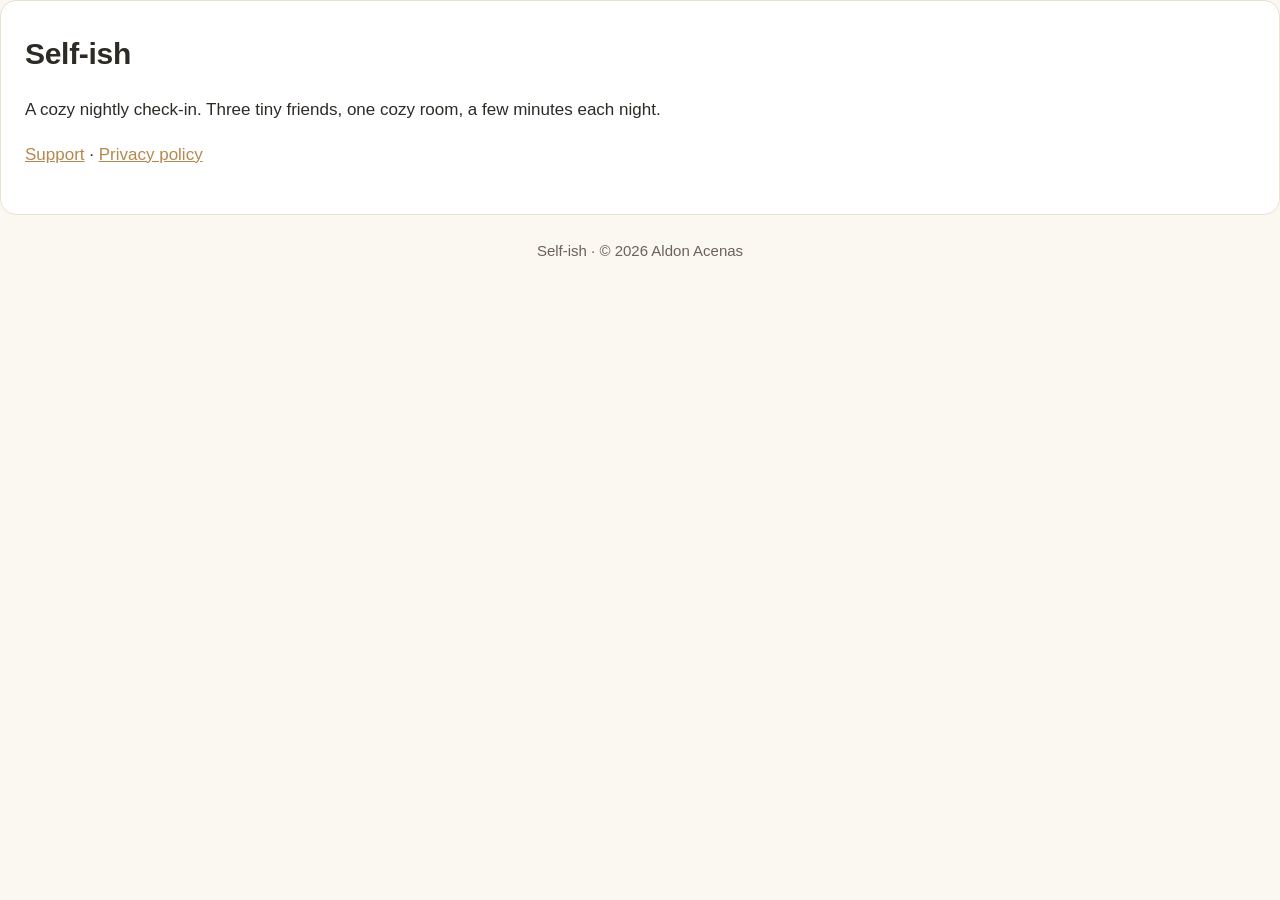
==== index.html @ 9ab93817 "Add files via upload" ====
<!doctype html>
<html lang="en">
<head>
<meta charset="utf-8">
<meta name="viewport" content="width=device-width, initial-scale=1">
<title>Self-ish</title>
<style>
  :root { --ink:#2e2a26; --soft:#6b625a; --bg:#fbf7f1; --card:#ffffff; --line:#e9e0d4; --accent:#b5884e; }
  * { box-sizing: border-box; }
  body { margin:0; background:var(--bg); color:var(--ink);
    font:17px/1.65 -apple-system,BlinkMacSystemFont,"Segoe UI",Roboto,Helvetica,Arial,sans-serif; }
  .wrap { max-width:680px; margin:0 auto; padding:48px 20px 72px; }
  header { margin-bottom:28px; }
  h1 { font-size:30px; margin:0 0 6px; letter-spacing:-0.01em; }
  .sub { color:var(--soft); margin:0; }
  main { background:var(--card); border:1px solid var(--line); border-radius:16px; padding:28px 24px; }
  h2 { font-size:19px; margin:28px 0 6px; }
  h2:first-child { margin-top:0; }
  .q { font-weight:600; margin:18px 0 2px; }
  a { color:var(--accent); }
  .muted { color:var(--soft); font-size:15px; }
  footer { margin-top:24px; text-align:center; }
  .contact { background:#f4ede2; border:1px solid var(--line); border-radius:12px; padding:16px 18px; margin:0 0 6px; }
</style>
</head>
<body>
  <main>
    <h1>Self-ish</h1>
    <p>A cozy nightly check-in. Three tiny friends, one cozy room, a few minutes each night.</p>
    <p><a href="support.html">Support</a> · <a href="privacy.html">Privacy policy</a></p>
  </main>
  <footer class="muted">Self-ish · © 2026 Aldon Acenas</footer>
</body>
</html>
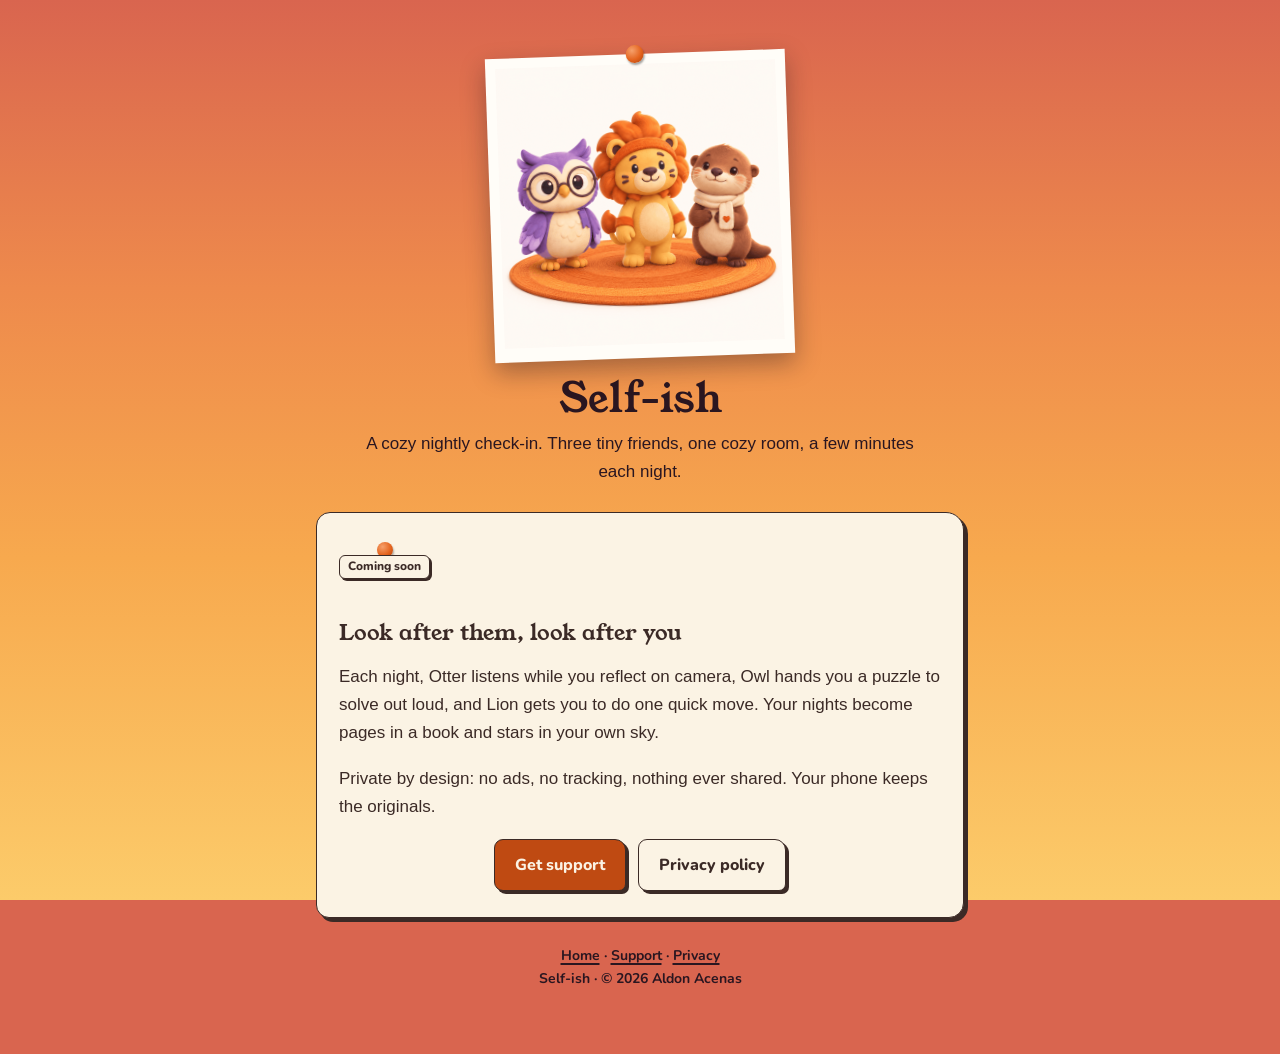
==== commit b2caa330: "Add files via upload" ====
--- a/index.html
+++ b/index.html
@@ -3,32 +3,38 @@
 <head>
 <meta charset="utf-8">
 <meta name="viewport" content="width=device-width, initial-scale=1">
-<title>Self-ish</title>
-<style>
-  :root { --ink:#2e2a26; --soft:#6b625a; --bg:#fbf7f1; --card:#ffffff; --line:#e9e0d4; --accent:#b5884e; }
-  * { box-sizing: border-box; }
-  body { margin:0; background:var(--bg); color:var(--ink);
-    font:17px/1.65 -apple-system,BlinkMacSystemFont,"Segoe UI",Roboto,Helvetica,Arial,sans-serif; }
-  .wrap { max-width:680px; margin:0 auto; padding:48px 20px 72px; }
-  header { margin-bottom:28px; }
-  h1 { font-size:30px; margin:0 0 6px; letter-spacing:-0.01em; }
-  .sub { color:var(--soft); margin:0; }
-  main { background:var(--card); border:1px solid var(--line); border-radius:16px; padding:28px 24px; }
-  h2 { font-size:19px; margin:28px 0 6px; }
-  h2:first-child { margin-top:0; }
-  .q { font-weight:600; margin:18px 0 2px; }
-  a { color:var(--accent); }
-  .muted { color:var(--soft); font-size:15px; }
-  footer { margin-top:24px; text-align:center; }
-  .contact { background:#f4ede2; border:1px solid var(--line); border-radius:12px; padding:16px 18px; margin:0 0 6px; }
-</style>
+<title>Self-ish · A cozy nightly check-in</title>
+<meta name="description" content="Three tiny friends, one cozy room, a few minutes each night. A private nightly ritual for iPhone.">
+<meta name="theme-color" content="#d9654f">
+<link rel="icon" href="img/otter.png">
+<link rel="preconnect" href="https://fonts.googleapis.com">
+<link rel="preconnect" href="https://fonts.gstatic.com" crossorigin>
+<link href="https://fonts.googleapis.com/css2?family=Young+Serif&family=Nunito:wght@700;800&display=swap" rel="stylesheet">
+<link rel="stylesheet" href="style.css">
 </head>
 <body>
+<div class="wrap">
+  <header>
+    <span class="photo"><img src="img/friends.png" alt="Owl, Lion and Otter sitting together on an orange rug"></span>
+    <h1>Self-ish</h1>
+    <p class="sub">A cozy nightly check-in. Three tiny friends, one cozy room, a few minutes each night.</p>
+  </header>
+
   <main>
-    <h1>Self-ish</h1>
-    <p>A cozy nightly check-in. Three tiny friends, one cozy room, a few minutes each night.</p>
-    <p><a href="support.html">Support</a> · <a href="privacy.html">Privacy policy</a></p>
+    <div class="pin"><span>Coming soon</span></div>
+    <h2>Look after them, look after you</h2>
+    <p>Each night, Otter listens while you reflect on camera, Owl hands you a puzzle to solve out loud, and Lion gets you to do one quick move. Your nights become pages in a book and stars in your own sky.</p>
+    <p>Private by design: no ads, no tracking, nothing ever shared. Your phone keeps the originals.</p>
+    <div class="nav">
+      <a class="button primary" href="support.html">Get support</a>
+      <a class="button" href="privacy.html">Privacy policy</a>
+    </div>
   </main>
-  <footer class="muted">Self-ish · © 2026 Aldon Acenas</footer>
+
+  <footer>
+    <a href="index.html">Home</a> · <a href="support.html">Support</a> · <a href="privacy.html">Privacy</a><br>
+    Self-ish · © 2026 Aldon Acenas
+  </footer>
+</div>
 </body>
 </html>
--- a/style.css
+++ b/style.css
@@ -0,0 +1,243 @@
+/* Self-ish, Storybook Lamplight (docs/Self-ish_Brand_V2.md):
+   the dusk sky outside the room's window behind everything, parchment cards
+   cut from the page with an ink outline and a hard shadow, Young Serif
+   titles, Nunito labels, burnt-orange links. At night, the night sky. */
+
+:root {
+  --ink: #3b2a26;
+  --ink-soft: rgba(59, 42, 38, 0.72);
+  --parchment: #fbf3e4;
+  --cream: #fef9f3;
+  --orange: #bf4a12;
+  --pin: #e4631d;
+  --sky: linear-gradient(180deg, #d9654f 0%, #ee8a4c 32%, #f7a94e 62%, #fccb6a 100%);
+  --sky-ink: #2a1620;
+}
+
+@media (prefers-color-scheme: dark) {
+  :root {
+    --sky: linear-gradient(180deg, #120c2b 0%, #241746 45%, #3b2667 100%);
+    --sky-ink: #fff9f3;
+  }
+}
+
+* { box-sizing: border-box; }
+
+html { background: #d9654f; }
+
+body {
+  margin: 0;
+  min-height: 100vh;
+  background: var(--sky);
+  background-attachment: fixed;
+  color: var(--ink);
+  font: 17px/1.65 -apple-system, BlinkMacSystemFont, "Segoe UI", sans-serif;
+  -webkit-font-smoothing: antialiased;
+}
+
+.wrap {
+  max-width: 680px;
+  margin: 0 auto;
+  padding: 40px 16px 64px;
+}
+
+/* The page's companion, then the title, on the sky. */
+header {
+  text-align: center;
+  color: var(--sky-ink);
+  margin-bottom: 26px;
+}
+.creature { width: 120px; height: auto; display: block; margin: 0 auto -6px; }
+/* The three friends as a photo pinned into the book. */
+.photo {
+  position: relative;
+  display: block;
+  width: min(300px, 78%);
+  margin: 14px auto 18px;
+  background: #fffdf8;
+  padding: 10px 10px 14px;
+  box-shadow: 0 10px 24px rgba(30, 18, 28, 0.35);
+  transform: rotate(-2deg);
+}
+.photo img { display: block; width: 100%; height: auto; }
+.photo::before {
+  content: "";
+  position: absolute;
+  top: -9px;
+  left: 50%;
+  width: 18px;
+  height: 18px;
+  margin-left: -9px;
+  border-radius: 50%;
+  background: radial-gradient(circle at 35% 30%, #f6a06b, var(--pin) 55%, #a8410e);
+  box-shadow: 1px 2px 2px rgba(0, 0, 0, 0.35);
+}
+
+.kicker {
+  font-family: "Nunito", sans-serif;
+  font-weight: 800;
+  font-size: 13px;
+  letter-spacing: 1.5px;
+  text-transform: uppercase;
+  margin: 0 0 4px;
+  opacity: 0.85;
+}
+
+h1 {
+  font-family: "Young Serif", Georgia, serif;
+  font-weight: 400;
+  font-size: clamp(30px, 7vw, 40px);
+  line-height: 1.15;
+  margin: 0 0 8px;
+}
+
+.sub {
+  margin: 0 auto;
+  max-width: 34em;
+  font-size: 17px;
+}
+/* Header text follows the sky (dark by day, cream at night). */
+header p { color: inherit; }
+
+/* A parchment card cut from the page. */
+main {
+  background: var(--parchment);
+  border: 1.5px solid var(--ink);
+  border-radius: 14px 18px 15px 13px;
+  box-shadow: 4px 4px 0 var(--ink);
+  padding: 26px 22px;
+}
+
+h2 {
+  font-family: "Young Serif", Georgia, serif;
+  font-weight: 400;
+  font-size: 22px;
+  line-height: 1.25;
+  margin: 30px 0 8px;
+}
+main > h2:first-child, section:first-child > h2:first-child { margin-top: 0; }
+
+h3 {
+  font-family: "Nunito", sans-serif;
+  font-weight: 800;
+  font-size: 17px;
+  margin: 22px 0 4px;
+}
+
+p, li { color: var(--ink); }
+ul { padding-left: 20px; margin: 8px 0; }
+li { margin: 6px 0; }
+strong { font-weight: 700; }
+
+a {
+  color: var(--orange);
+  text-decoration-thickness: 1.5px;
+  text-underline-offset: 3px;
+}
+
+.muted { color: var(--ink-soft); font-size: 15px; }
+
+/* Tables read as rows on the parchment. */
+table { width: 100%; border-collapse: collapse; margin: 12px 0; font-size: 15px; }
+th, td {
+  text-align: left;
+  padding: 9px 10px;
+  border-bottom: 1px dashed rgba(59, 42, 38, 0.3);
+  vertical-align: top;
+}
+th {
+  font-family: "Nunito", sans-serif;
+  font-weight: 800;
+  font-size: 12px;
+  letter-spacing: 1px;
+  text-transform: uppercase;
+  color: var(--orange);
+}
+
+/* Buttons: parchment cards with a hard shadow that presses flat. */
+.nav {
+  display: flex;
+  flex-wrap: wrap;
+  gap: 12px;
+  justify-content: center;
+  margin: 18px 0 0;
+}
+.button {
+  display: inline-block;
+  font-family: "Nunito", sans-serif;
+  font-weight: 800;
+  font-size: 16px;
+  color: var(--ink);
+  text-decoration: none;
+  background: var(--parchment);
+  border: 1.5px solid var(--ink);
+  border-radius: 9px 11px 7px 9px;
+  box-shadow: 3px 3px 0 var(--ink);
+  padding: 12px 20px;
+  min-height: 44px;
+  transition: transform 0.08s, box-shadow 0.08s;
+}
+.button.primary { background: var(--orange); color: var(--parchment); }
+.button:active { transform: translate(2px, 2px); box-shadow: 1px 1px 0 var(--ink); }
+
+/* An orange push-pin with a paper tag, like the book's photos. */
+.pin {
+  display: inline-flex;
+  flex-direction: column;
+  align-items: center;
+  margin-bottom: 10px;
+}
+.pin::before {
+  content: "";
+  width: 16px;
+  height: 16px;
+  border-radius: 50%;
+  background: radial-gradient(circle at 35% 30%, #f6a06b, var(--pin) 55%, #a8410e);
+  box-shadow: 1px 2px 2px rgba(0, 0, 0, 0.3);
+}
+.pin span {
+  margin-top: -3px;
+  font-family: "Nunito", sans-serif;
+  font-weight: 800;
+  font-size: 12px;
+  background: var(--parchment);
+  border: 1.5px solid var(--ink);
+  border-radius: 6px;
+  box-shadow: 2px 2px 0 var(--ink);
+  padding: 1px 8px;
+}
+
+footer {
+  margin-top: 26px;
+  text-align: center;
+  color: var(--sky-ink);
+  font-family: "Nunito", sans-serif;
+  font-weight: 700;
+  font-size: 14px;
+}
+footer a { color: var(--sky-ink); }
+
+@media (max-width: 420px) {
+  main { padding: 22px 16px; }
+  th, td { padding: 8px 6px; }
+}
+
+/* Support: the contact box and the questions. */
+.contact {
+  background: var(--cream);
+  border: 1.5px dashed var(--ink);
+  border-radius: 12px;
+  padding: 14px 16px;
+  margin: 0 0 8px;
+}
+.contact strong {
+  font-family: "Nunito", sans-serif;
+  font-weight: 800;
+}
+.q {
+  font-family: "Nunito", sans-serif;
+  font-weight: 800;
+  font-size: 17px;
+  margin: 22px 0 2px;
+}
+.q + p { margin-top: 2px; }
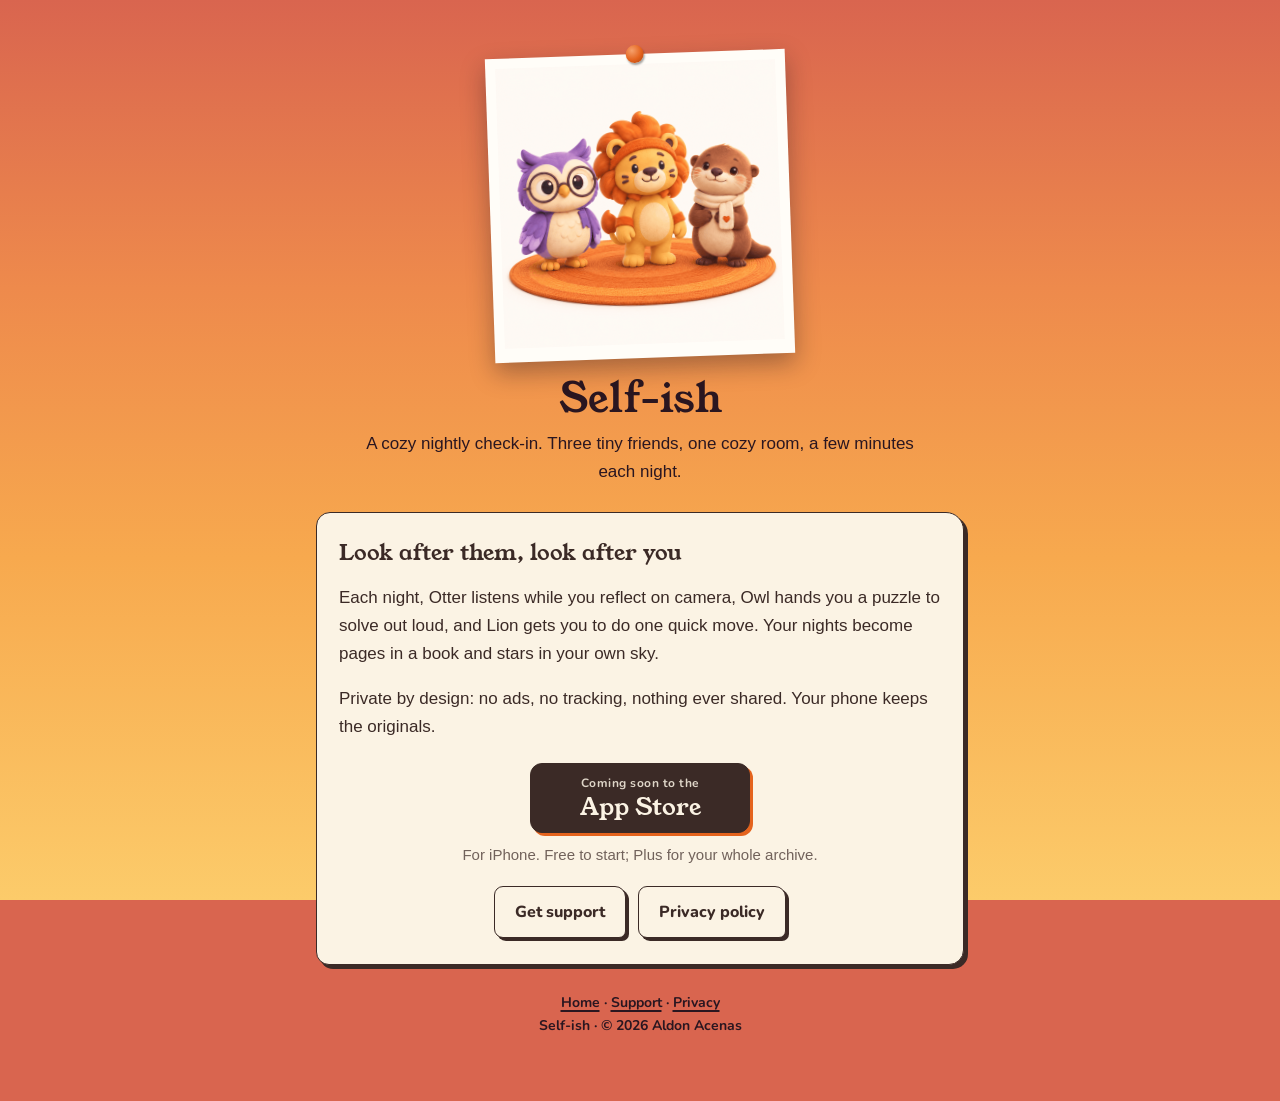
==== commit e726f6a4: "Add files via upload" ====
--- a/index.html
+++ b/index.html
@@ -1,40 +1,78 @@
 <!doctype html>
 <html lang="en">
-<head>
-<meta charset="utf-8">
-<meta name="viewport" content="width=device-width, initial-scale=1">
-<title>Self-ish · A cozy nightly check-in</title>
-<meta name="description" content="Three tiny friends, one cozy room, a few minutes each night. A private nightly ritual for iPhone.">
-<meta name="theme-color" content="#d9654f">
-<link rel="icon" href="img/otter.png">
-<link rel="preconnect" href="https://fonts.googleapis.com">
-<link rel="preconnect" href="https://fonts.gstatic.com" crossorigin>
-<link href="https://fonts.googleapis.com/css2?family=Young+Serif&family=Nunito:wght@700;800&display=swap" rel="stylesheet">
-<link rel="stylesheet" href="style.css">
-</head>
-<body>
-<div class="wrap">
-  <header>
-    <span class="photo"><img src="img/friends.png" alt="Owl, Lion and Otter sitting together on an orange rug"></span>
-    <h1>Self-ish</h1>
-    <p class="sub">A cozy nightly check-in. Three tiny friends, one cozy room, a few minutes each night.</p>
-  </header>
+  <head>
+    <meta charset="utf-8" />
+    <meta name="viewport" content="width=device-width, initial-scale=1" />
+    <title>Self-ish · A cozy nightly check-in</title>
+    <meta
+      name="description"
+      content="Three tiny friends, one cozy room, a few minutes each night. A private nightly ritual for iPhone."
+    />
+    <meta name="theme-color" content="#d9654f" />
+    <link rel="icon" href="img/otter.png" />
+    <link rel="preconnect" href="https://fonts.googleapis.com" />
+    <link rel="preconnect" href="https://fonts.gstatic.com" crossorigin />
+    <link
+      href="https://fonts.googleapis.com/css2?family=Young+Serif&family=Nunito:wght@700;800&display=swap"
+      rel="stylesheet"
+    />
+    <link rel="stylesheet" href="style.css" />
+    <!-- Safari's Smart App Banner: shows Apple's "Open / Get" bar on iPhone once
+     the app is live on the App Store (nothing shows before). -->
+    <meta name="apple-itunes-app" content="app-id=6793382659" />
+  </head>
+  <body>
+    <div class="wrap">
+      <header>
+        <span class="photo"
+          ><img
+            src="img/friends.png"
+            alt="Owl, Lion and Otter sitting together on an orange rug"
+        /></span>
+        <h1>Self-ish</h1>
+        <p class="sub">
+          A cozy nightly check-in. Three tiny friends, one cozy room, a few
+          minutes each night.
+        </p>
+      </header>
 
-  <main>
-    <div class="pin"><span>Coming soon</span></div>
-    <h2>Look after them, look after you</h2>
-    <p>Each night, Otter listens while you reflect on camera, Owl hands you a puzzle to solve out loud, and Lion gets you to do one quick move. Your nights become pages in a book and stars in your own sky.</p>
-    <p>Private by design: no ads, no tracking, nothing ever shared. Your phone keeps the originals.</p>
-    <div class="nav">
-      <a class="button primary" href="support.html">Get support</a>
-      <a class="button" href="privacy.html">Privacy policy</a>
+      <main>
+        <h2>Look after them, look after you</h2>
+        <p>
+          Each night, Otter listens while you reflect on camera, Owl hands you a
+          puzzle to solve out loud, and Lion gets you to do one quick move. Your
+          nights become pages in a book and stars in your own sky.
+        </p>
+        <p>
+          Private by design: no ads, no tracking, nothing ever shared. Your
+          phone keeps the originals.
+        </p>
+        <!-- LAUNCH DAY: replace this block with Apple's official "Download on
+         the App Store" badge (tools.applemarketingtools.com), linked to
+         https://apps.apple.com/app/id6793382659 -->
+        <div class="store">
+          <span
+            class="store-soon"
+            aria-label="Coming soon to the App Store, for iPhone"
+          >
+            <span class="store-small">Coming soon to the</span>
+            <span class="store-big">App Store</span>
+          </span>
+          <p class="muted">
+            For iPhone. Free to start; Plus for your whole archive.
+          </p>
+        </div>
+        <div class="nav">
+          <a class="button" href="support.html">Get support</a>
+          <a class="button" href="privacy.html">Privacy policy</a>
+        </div>
+      </main>
+
+      <footer>
+        <a href="index.html">Home</a> · <a href="support.html">Support</a> ·
+        <a href="privacy.html">Privacy</a><br />
+        Self-ish · © 2026 Aldon Acenas
+      </footer>
     </div>
-  </main>
-
-  <footer>
-    <a href="index.html">Home</a> · <a href="support.html">Support</a> · <a href="privacy.html">Privacy</a><br>
-    Self-ish · © 2026 Aldon Acenas
-  </footer>
-</div>
-</body>
+  </body>
 </html>
--- a/style.css
+++ b/style.css
@@ -10,7 +10,13 @@
   --cream: #fef9f3;
   --orange: #bf4a12;
   --pin: #e4631d;
-  --sky: linear-gradient(180deg, #d9654f 0%, #ee8a4c 32%, #f7a94e 62%, #fccb6a 100%);
+  --sky: linear-gradient(
+    180deg,
+    #d9654f 0%,
+    #ee8a4c 32%,
+    #f7a94e 62%,
+    #fccb6a 100%
+  );
   --sky-ink: #2a1620;
 }
 
@@ -21,9 +27,13 @@
   }
 }
 
-* { box-sizing: border-box; }
-
-html { background: #d9654f; }
+* {
+  box-sizing: border-box;
+}
+
+html {
+  background: #d9654f;
+}
 
 body {
   margin: 0;
@@ -31,7 +41,11 @@
   background: var(--sky);
   background-attachment: fixed;
   color: var(--ink);
-  font: 17px/1.65 -apple-system, BlinkMacSystemFont, "Segoe UI", sans-serif;
+  font:
+    17px/1.65 -apple-system,
+    BlinkMacSystemFont,
+    "Segoe UI",
+    sans-serif;
   -webkit-font-smoothing: antialiased;
 }
 
@@ -47,7 +61,12 @@
   color: var(--sky-ink);
   margin-bottom: 26px;
 }
-.creature { width: 120px; height: auto; display: block; margin: 0 auto -6px; }
+.creature {
+  width: 120px;
+  height: auto;
+  display: block;
+  margin: 0 auto -6px;
+}
 /* The three friends as a photo pinned into the book. */
 .photo {
   position: relative;
@@ -59,7 +78,11 @@
   box-shadow: 0 10px 24px rgba(30, 18, 28, 0.35);
   transform: rotate(-2deg);
 }
-.photo img { display: block; width: 100%; height: auto; }
+.photo img {
+  display: block;
+  width: 100%;
+  height: auto;
+}
 .photo::before {
   content: "";
   position: absolute;
@@ -69,7 +92,12 @@
   height: 18px;
   margin-left: -9px;
   border-radius: 50%;
-  background: radial-gradient(circle at 35% 30%, #f6a06b, var(--pin) 55%, #a8410e);
+  background: radial-gradient(
+    circle at 35% 30%,
+    #f6a06b,
+    var(--pin) 55%,
+    #a8410e
+  );
   box-shadow: 1px 2px 2px rgba(0, 0, 0, 0.35);
 }
 
@@ -97,7 +125,9 @@
   font-size: 17px;
 }
 /* Header text follows the sky (dark by day, cream at night). */
-header p { color: inherit; }
+header p {
+  color: inherit;
+}
 
 /* A parchment card cut from the page. */
 main {
@@ -115,7 +145,10 @@
   line-height: 1.25;
   margin: 30px 0 8px;
 }
-main > h2:first-child, section:first-child > h2:first-child { margin-top: 0; }
+main > h2:first-child,
+section:first-child > h2:first-child {
+  margin-top: 0;
+}
 
 h3 {
   font-family: "Nunito", sans-serif;
@@ -124,10 +157,20 @@
   margin: 22px 0 4px;
 }
 
-p, li { color: var(--ink); }
-ul { padding-left: 20px; margin: 8px 0; }
-li { margin: 6px 0; }
-strong { font-weight: 700; }
+p,
+li {
+  color: var(--ink);
+}
+ul {
+  padding-left: 20px;
+  margin: 8px 0;
+}
+li {
+  margin: 6px 0;
+}
+strong {
+  font-weight: 700;
+}
 
 a {
   color: var(--orange);
@@ -135,11 +178,20 @@
   text-underline-offset: 3px;
 }
 
-.muted { color: var(--ink-soft); font-size: 15px; }
+.muted {
+  color: var(--ink-soft);
+  font-size: 15px;
+}
 
 /* Tables read as rows on the parchment. */
-table { width: 100%; border-collapse: collapse; margin: 12px 0; font-size: 15px; }
-th, td {
+table {
+  width: 100%;
+  border-collapse: collapse;
+  margin: 12px 0;
+  font-size: 15px;
+}
+th,
+td {
   text-align: left;
   padding: 9px 10px;
   border-bottom: 1px dashed rgba(59, 42, 38, 0.3);
@@ -175,10 +227,18 @@
   box-shadow: 3px 3px 0 var(--ink);
   padding: 12px 20px;
   min-height: 44px;
-  transition: transform 0.08s, box-shadow 0.08s;
-}
-.button.primary { background: var(--orange); color: var(--parchment); }
-.button:active { transform: translate(2px, 2px); box-shadow: 1px 1px 0 var(--ink); }
+  transition:
+    transform 0.08s,
+    box-shadow 0.08s;
+}
+.button.primary {
+  background: var(--orange);
+  color: var(--parchment);
+}
+.button:active {
+  transform: translate(2px, 2px);
+  box-shadow: 1px 1px 0 var(--ink);
+}
 
 /* An orange push-pin with a paper tag, like the book's photos. */
 .pin {
@@ -192,7 +252,12 @@
   width: 16px;
   height: 16px;
   border-radius: 50%;
-  background: radial-gradient(circle at 35% 30%, #f6a06b, var(--pin) 55%, #a8410e);
+  background: radial-gradient(
+    circle at 35% 30%,
+    #f6a06b,
+    var(--pin) 55%,
+    #a8410e
+  );
   box-shadow: 1px 2px 2px rgba(0, 0, 0, 0.3);
 }
 .pin span {
@@ -215,11 +280,18 @@
   font-weight: 700;
   font-size: 14px;
 }
-footer a { color: var(--sky-ink); }
+footer a {
+  color: var(--sky-ink);
+}
 
 @media (max-width: 420px) {
-  main { padding: 22px 16px; }
-  th, td { padding: 8px 6px; }
+  main {
+    padding: 22px 16px;
+  }
+  th,
+  td {
+    padding: 8px 6px;
+  }
 }
 
 /* Support: the contact box and the questions. */
@@ -240,4 +312,47 @@
   font-size: 17px;
   margin: 22px 0 2px;
 }
-.q + p { margin-top: 2px; }
+.q + p {
+  margin-top: 2px;
+}
+
+/* The download portal: "coming soon" until launch, then Apple's badge. */
+.store {
+  display: flex;
+  flex-direction: column;
+  align-items: center;
+  gap: 6px;
+  margin: 22px 0 6px;
+  text-align: center;
+}
+.store-soon {
+  display: inline-flex;
+  flex-direction: column;
+  align-items: center;
+  background: var(--ink);
+  color: var(--parchment);
+  border: 1.5px solid var(--ink);
+  border-radius: 12px;
+  box-shadow: 3px 3px 0 var(--pin);
+  padding: 10px 26px 12px;
+  min-width: 220px;
+}
+.store-small {
+  font-family: "Nunito", sans-serif;
+  font-weight: 700;
+  font-size: 12px;
+  letter-spacing: 0.5px;
+  opacity: 0.85;
+}
+.store-big {
+  font-family: "Young Serif", Georgia, serif;
+  font-size: 24px;
+  line-height: 1.1;
+}
+.store img {
+  height: 54px;
+  width: auto;
+}
+.store p {
+  margin: 4px 0 0;
+}
